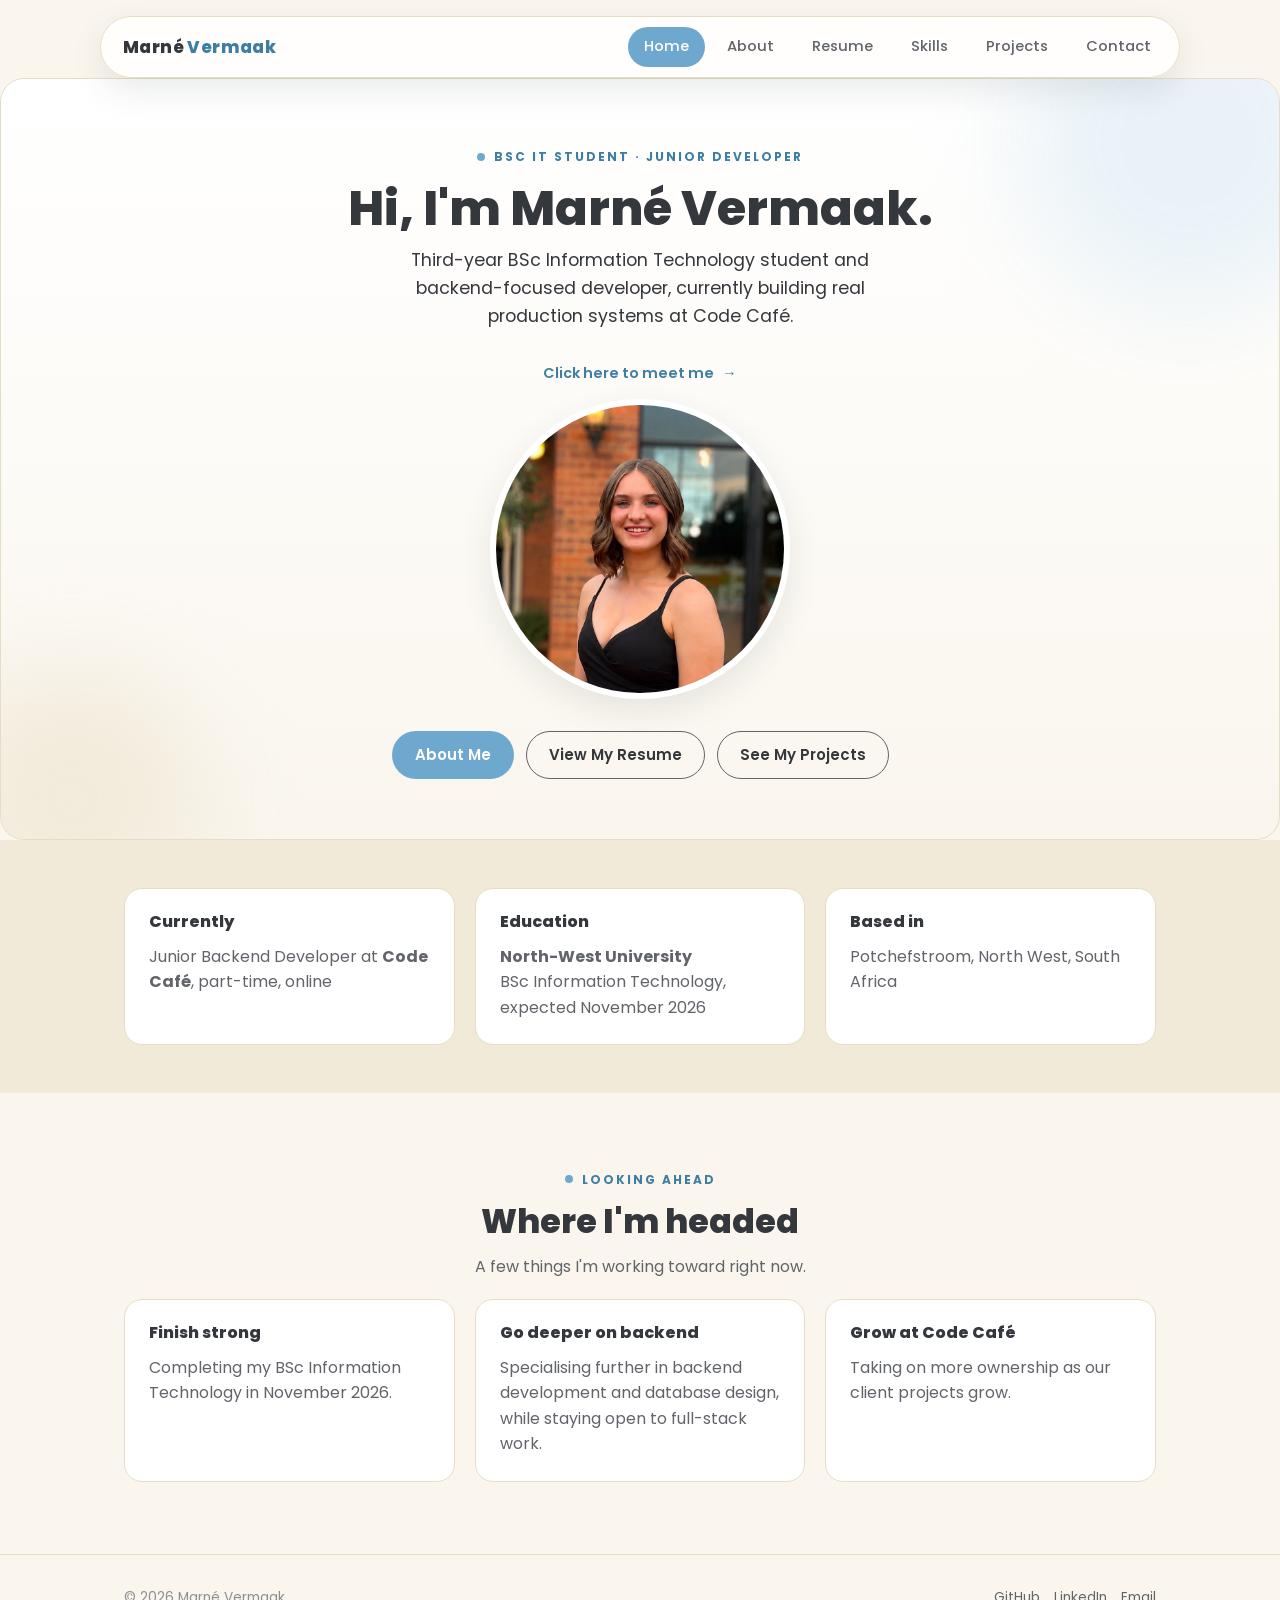
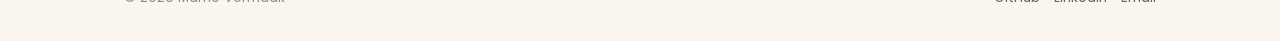
==== index.html @ 3b2d6baa "Initial commit: Virtual CV portfolio website" ====
<!DOCTYPE html>
<html lang="en">
<head>
<meta charset="UTF-8">
<meta name="viewport" content="width=device-width, initial-scale=1.0">
<title>Marné Vermaak - Backend Developer</title>
<meta name="description" content="Marné Vermaak, third-year BSc IT student and backend developer.">
<link rel="stylesheet" href="css/style.css">
</head>
<body data-page="home">

<nav class="site-nav">
  <div class="wrap">
    <a href="index.html" class="nav-brand">Marné <span>Vermaak</span></a>
    <ul class="nav-links">
      <li><a href="index.html" data-page="home">Home</a></li>
      <li><a href="about.html" data-page="about">About</a></li>
      <li><a href="resume.html" data-page="resume">Resume</a></li>
      <li><a href="skills.html" data-page="skills">Skills</a></li>
      <li><a href="projects.html" data-page="projects">Projects</a></li>
      <li><a href="contact.html" data-page="contact">Contact</a></li>
    </ul>
    <button class="nav-toggle" aria-label="Toggle menu"><span></span><span></span><span></span></button>
  </div>
</nav>

<header class="hero-blobs">
  <div class="wrap" style="padding-top:64px; padding-bottom:60px; text-align:center;">
    <div class="section-label" style="justify-content:center;">BSc IT Student &middot; Junior Developer</div>
    <h1 style="font-size:clamp(2.2rem, 5vw, 3rem); margin-bottom:10px;">Hi, I'm Marné Vermaak.</h1>
    <p class="lede" style="max-width:520px; margin:0 auto 30px auto;">Third-year BSc Information Technology student and backend-focused developer, currently building real production systems at Code Café.</p>

    <div class="flip-hint" style="justify-content:center; width:100%;">Click here to meet me <span class="arrow">&rarr;</span></div>

    <div class="flip-card-wrap">
      <div class="flip-card" id="meetCard" tabindex="0" role="button" aria-pressed="false" aria-label="Click to flip the photo and read more about Marné">
        <div class="flip-card-inner">
          <div class="flip-card-front">
            <img src="assets/headshot.png" alt="Marné Vermaak">
          </div>
          <div class="flip-card-back">
            <h3>A few fun facts</h3>
            <ul class="fact-list">
              <li>&#128062; Dog mum to Nacho &amp; Pepper</li>
              <li>&#128142; Bride-to-be, currently deep in wedding planning</li>
              <li>&#127942; Competitive at sport, but a good sport about it too</li>
              <li>&#128250; Can binge a whole series in a day, no shame</li>
              <li>&#127950; Low-key dream: IT department for an F1 team, someday</li>
              <li>&#128105; Second oldest of four sisters</li>
            </ul>
            <p class="flip-back-hint">Click to flip back</p>
          </div>
        </div>
      </div>
    </div>

    <div class="btn-row" style="justify-content:center; margin-top:32px;">
      <a href="about.html" class="btn btn-primary">About Me</a>
      <a href="resume.html" class="btn btn-outline">View My Resume</a>
      <a href="projects.html" class="btn btn-outline">See My Projects</a>
    </div>
  </div>
</header>

<section class="tight" style="background:var(--surface-alt);">
  <div class="wrap reveal">
    <div style="display:grid; grid-template-columns:repeat(auto-fit, minmax(220px, 1fr)); gap:20px;">
      <div class="card">
        <h3 style="font-size:1rem;">Currently</h3>
        <p style="margin:0;">Junior Backend Developer at <strong>Code Café</strong>, part-time, online</p>
      </div>
      <div class="card">
        <h3 style="font-size:1rem;">Education</h3>
        <p style="margin:0;"><strong>North-West University</strong><br>BSc Information Technology, expected November 2026</p>
      </div>
      <div class="card">
        <h3 style="font-size:1rem;">Based in</h3>
        <p style="margin:0;">Potchefstroom, North West, South Africa</p>
      </div>
    </div>
  </div>
</section>

<section>
  <div class="wrap reveal" style="text-align:center;">
    <div class="section-label" style="justify-content:center;">Looking Ahead</div>
    <h2>Where I'm headed</h2>
    <p style="max-width:520px; margin:0 auto 20px auto;">A few things I'm working toward right now.</p>
    <div style="display:grid; grid-template-columns:repeat(auto-fit, minmax(220px, 1fr)); gap:20px; margin-top:12px; text-align:left;">
      <div class="card">
        <h3 style="font-size:1rem;">Finish strong</h3>
        <p style="margin:0;">Completing my BSc Information Technology in November 2026.</p>
      </div>
      <div class="card">
        <h3 style="font-size:1rem;">Go deeper on backend</h3>
        <p style="margin:0;">Specialising further in backend development and database design, while staying open to full-stack work.</p>
      </div>
      <div class="card">
        <h3 style="font-size:1rem;">Grow at Code Café</h3>
        <p style="margin:0;">Taking on more ownership as our client projects grow.</p>
      </div>
    </div>
  </div>
</section>

<footer class="site-footer">
  <div class="wrap">
    <div>© 2026 Marné Vermaak</div>
    <div class="footer-socials">
      <a href="https://github.com/nowUCme22" target="_blank" rel="noopener">GitHub</a>
      <a href="https://www.linkedin.com/in/marné-vermaak" target="_blank" rel="noopener">LinkedIn</a>
      <a href="mailto:marnevermaak1@gmail.com">Email</a>
    </div>
  </div>
</footer>

<script src="js/script.js"></script>
</body>
</html>
---- css/style.css ----
@import url('https://fonts.googleapis.com/css2?family=Poppins:wght@400;500;600;700;800&display=swap');

:root {
  --cream: #faf6ee;
  --cream-deep: #f0e8d6;
  --ink: #34373c;
  --ink-soft: #61646a;
  --muted: #8b8e93;
  --line: #e6ddc6;
  --surface: #ffffff;
  --surface-alt: #f2ead9;
  --blue: #6fa8ce;
  --blue-dark: #3f7ea3;
  --blue-soft: #e7f1f7;
  --shadow: 0 12px 32px rgba(52, 55, 60, 0.10);
  --radius: 18px;
  --max-width: 1080px;
}

* { box-sizing: border-box; }

html { scroll-behavior: smooth; }

body {
  margin: 0;
  font-family: 'Poppins', 'Segoe UI', Arial, sans-serif;
  color: var(--ink);
  background: var(--cream);
  line-height: 1.6;
  font-size: 16px;
}

img { max-width: 100%; display: block; }

a { color: var(--blue-dark); text-decoration: none; }
a:hover { color: var(--ink); }

.wrap {
  max-width: var(--max-width);
  margin: 0 auto;
  padding: 0 24px;
}

/* ---------- Nav (floating pill) ---------- */
.site-nav {
  position: sticky;
  top: 0;
  z-index: 50;
  padding: 16px 20px 0 20px;
}
.site-nav .wrap {
  display: flex;
  align-items: center;
  justify-content: space-between;
  height: 62px;
  background: rgba(255, 255, 255, 0.88);
  backdrop-filter: blur(10px);
  border: 1px solid var(--line);
  border-radius: 999px;
  padding: 0 12px 0 22px;
  box-shadow: var(--shadow);
}
.nav-brand {
  font-weight: 800;
  font-size: 1.05rem;
  letter-spacing: 0.4px;
  color: var(--ink);
}
.nav-brand span { color: var(--blue-dark); }
.nav-links {
  display: flex;
  gap: 6px;
  list-style: none;
  margin: 0;
  padding: 0;
}
.nav-links a {
  display: inline-block;
  padding: 8px 16px;
  border-radius: 999px;
  color: var(--ink-soft);
  font-weight: 500;
  font-size: 0.92rem;
  transition: background 0.2s ease, color 0.2s ease;
}
.nav-links a:hover { background: var(--blue-soft); color: var(--blue-dark); }
.nav-links a.active { background: var(--blue); color: #fff; }
.nav-toggle {
  display: none;
  background: none;
  border: none;
  cursor: pointer;
  width: 40px;
  height: 40px;
  position: relative;
}
.nav-toggle span {
  position: absolute;
  left: 8px;
  right: 8px;
  height: 2px;
  background: var(--ink);
  transition: transform 0.25s ease, opacity 0.25s ease;
}
.nav-toggle span:nth-child(1) { top: 13px; }
.nav-toggle span:nth-child(2) { top: 19px; }
.nav-toggle span:nth-child(3) { top: 25px; }
.nav-toggle.is-open span:nth-child(1) { transform: translateY(6px) rotate(45deg); }
.nav-toggle.is-open span:nth-child(2) { opacity: 0; }
.nav-toggle.is-open span:nth-child(3) { transform: translateY(-6px) rotate(-45deg); }

/* ---------- Buttons ---------- */
.btn {
  display: inline-flex;
  align-items: center;
  gap: 8px;
  padding: 11px 22px;
  border-radius: 999px;
  font-weight: 600;
  font-size: 0.94rem;
  border: 1.5px solid transparent;
  cursor: pointer;
  transition: transform 0.15s ease, box-shadow 0.15s ease, background 0.2s ease;
}
.btn:hover { transform: translateY(-2px); }
.btn-primary { background: var(--blue); color: #fff; }
.btn-primary:hover { background: var(--blue-dark); color: #fff; box-shadow: var(--shadow); }
.btn-outline { background: transparent; border-color: var(--ink-soft); color: var(--ink); }
.btn-outline:hover { border-color: var(--blue-dark); color: var(--blue-dark); }
.btn-row { display: flex; gap: 12px; flex-wrap: wrap; }

/* ---------- Pills / tags ---------- */
.pill-tag {
  display: inline-block;
  background: var(--blue-soft);
  border: 1px solid var(--line);
  color: var(--blue-dark);
  padding: 6px 14px;
  border-radius: 999px;
  font-size: 0.85rem;
  font-weight: 500;
  margin: 4px 6px 4px 0;
}
.section-label {
  display: inline-flex;
  align-items: center;
  gap: 9px;
  color: var(--blue-dark);
  text-transform: uppercase;
  letter-spacing: 2px;
  font-size: 0.75rem;
  font-weight: 700;
  margin-bottom: 14px;
}
.section-label::before {
  content: '';
  width: 8px;
  height: 8px;
  border-radius: 50%;
  background: var(--blue);
  display: inline-block;
}

/* ---------- Sections ---------- */
section { padding: 72px 0; }
section.tight { padding: 48px 0; }
h1, h2, h3 { font-weight: 800; line-height: 1.15; margin: 0 0 12px 0; }
h2 { font-size: clamp(1.6rem, 3vw, 2.1rem); }
p { margin: 0 0 14px 0; color: var(--ink-soft); }
.lede { font-size: 1.1rem; color: var(--ink); }

.reveal {
  opacity: 0;
  transform: translateY(18px);
  transition: opacity 0.6s ease, transform 0.6s ease;
}
.reveal.in-view { opacity: 1; transform: translateY(0); }

/* ---------- Cards ---------- */
.card {
  background: var(--surface);
  border: 1px solid var(--line);
  border-radius: var(--radius);
  padding: 24px;
  transition: box-shadow 0.2s ease, transform 0.2s ease;
}
.card:hover { box-shadow: var(--shadow); transform: translateY(-3px); }

/* ---------- Footer ---------- */
.site-footer {
  border-top: 1px solid var(--line);
  padding: 32px 0;
  color: var(--muted);
  font-size: 0.85rem;
}
.site-footer .wrap {
  display: flex;
  align-items: center;
  justify-content: space-between;
  flex-wrap: wrap;
  gap: 12px;
}
.footer-socials { display: flex; gap: 14px; }
.footer-socials a { color: var(--ink-soft); }
.footer-socials a:hover { color: var(--blue-dark); }

/* ---------- Hero: soft blobs (not the CV's diamond grid) ---------- */
.hero-blobs {
  position: relative;
  overflow: hidden;
  border-radius: 24px;
  background: linear-gradient(180deg, var(--surface) 0%, var(--cream) 100%);
  border: 1px solid var(--line);
}
.hero-blobs::before,
.hero-blobs::after {
  content: '';
  position: absolute;
  border-radius: 50%;
  filter: blur(50px);
  z-index: 0;
  pointer-events: none;
}
.hero-blobs::before {
  width: 340px; height: 340px;
  background: var(--blue-soft);
  top: -110px; right: -80px;
  opacity: 0.9;
}
.hero-blobs::after {
  width: 260px; height: 260px;
  background: var(--cream-deep);
  bottom: -90px; left: -60px;
  opacity: 0.8;
}
.hero-blobs > .wrap { position: relative; z-index: 1; }

/* ---------- Flip card ("click here to meet me") ---------- */
.flip-hint {
  display: inline-flex;
  align-items: center;
  gap: 8px;
  font-weight: 600;
  font-size: 0.9rem;
  color: var(--blue-dark);
  margin-bottom: 14px;
}
.flip-hint .arrow { display: inline-block; animation: nudge 1.4s ease-in-out infinite; }
@keyframes nudge {
  0%, 100% { transform: translateX(0); }
  50% { transform: translateX(6px); }
}

.flip-card-wrap { perspective: 1600px; width: 300px; margin: 0 auto; }
.flip-card {
  position: relative;
  width: 300px;
  height: 300px;
  cursor: pointer;
}
.flip-card:focus-visible .flip-card-inner { outline: 3px solid var(--blue); outline-offset: 4px; }
.flip-card-inner {
  width: 100%;
  height: 100%;
  position: relative;
  transition: transform 0.8s cubic-bezier(0.22, 0.9, 0.32, 1.1);
  transform-style: preserve-3d;
}
.flip-card.is-flipped .flip-card-inner { transform: rotateY(180deg); }
.flip-card-front, .flip-card-back {
  position: absolute;
  inset: 0;
  backface-visibility: hidden;
  -webkit-backface-visibility: hidden;
}
.flip-card-front {
  border-radius: 50%;
  overflow: hidden;
  border: 6px solid #fff;
  box-shadow: var(--shadow);
}
.flip-card-front img { width: 100%; height: 100%; object-fit: cover; object-position: center 20%; }
.flip-card-back {
  transform: rotateY(180deg);
  border-radius: 22px;
  background: var(--blue);
  color: #fff;
  padding: 20px 22px;
  display: flex;
  flex-direction: column;
  justify-content: center;
  box-shadow: var(--shadow);
  text-align: left;
  overflow-y: auto;
}
.flip-card-back h3 { color: #fff; font-size: 1rem; margin: 0 0 6px 0; }
.flip-card-back p { color: rgba(255, 255, 255, 0.92); font-size: 0.8rem; margin: 0 0 8px 0; }
.flip-card-back .fact-list { list-style: none; margin: 0; padding: 0; }
.flip-card-back .fact-list li {
  font-size: 0.76rem;
  line-height: 1.35;
  color: rgba(255, 255, 255, 0.95);
  margin-bottom: 6px;
}
.flip-card-back .flip-back-hint { color: rgba(255, 255, 255, 0.72); font-size: 0.75rem; font-style: italic; margin: 0; }

/* ---------- Responsive ---------- */
@media (max-width: 820px) {
  .nav-links {
    position: absolute;
    top: 74px;
    left: 20px;
    right: 20px;
    background: #fff;
    border: 1px solid var(--line);
    border-radius: 18px;
    flex-direction: column;
    padding: 10px 18px 18px 18px;
    display: none;
    gap: 4px;
    box-shadow: var(--shadow);
  }
  .nav-links.is-open { display: flex; }
  .nav-links a { width: 100%; }
  .nav-toggle { display: block; }
}

@media (max-width: 640px) {
  section { padding: 48px 0; }
  .wrap { padding: 0 18px; }
}
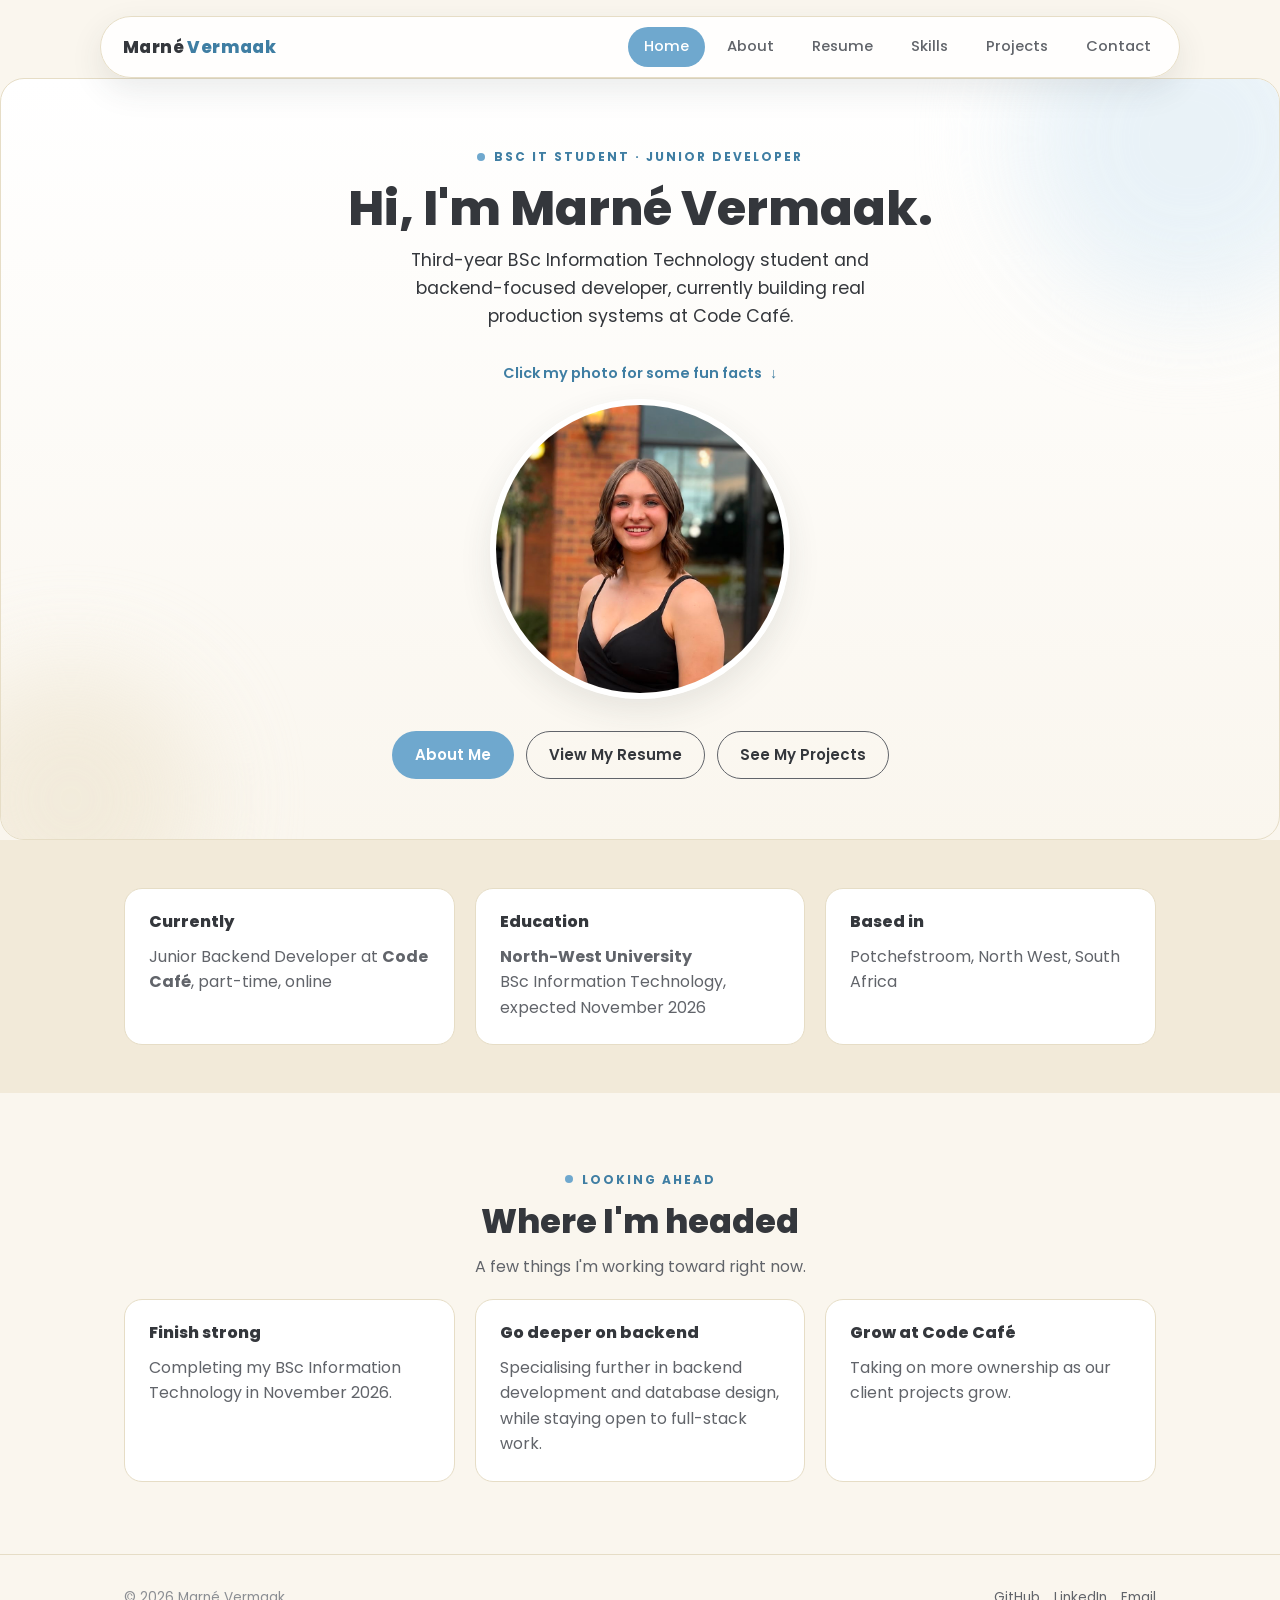
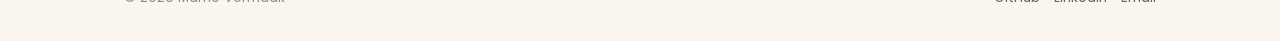
==== commit 158e4762: "Clarify flip-card hint text and point arrow at the photo" ====
--- a/index.html
+++ b/index.html
@@ -30,7 +30,7 @@
     <h1 style="font-size:clamp(2.2rem, 5vw, 3rem); margin-bottom:10px;">Hi, I'm Marné Vermaak.</h1>
     <p class="lede" style="max-width:520px; margin:0 auto 30px auto;">Third-year BSc Information Technology student and backend-focused developer, currently building real production systems at Code Café.</p>
 
-    <div class="flip-hint" style="justify-content:center; width:100%;">Click here to meet me <span class="arrow">&rarr;</span></div>
+    <div class="flip-hint" style="justify-content:center; width:100%;">Click my photo for some fun facts <span class="arrow">&darr;</span></div>
 
     <div class="flip-card-wrap">
       <div class="flip-card" id="meetCard" tabindex="0" role="button" aria-pressed="false" aria-label="Click to flip the photo and read more about Marné">
--- a/css/style.css
+++ b/css/style.css
@@ -247,8 +247,8 @@
 }
 .flip-hint .arrow { display: inline-block; animation: nudge 1.4s ease-in-out infinite; }
 @keyframes nudge {
-  0%, 100% { transform: translateX(0); }
-  50% { transform: translateX(6px); }
+  0%, 100% { transform: translateY(0); }
+  50% { transform: translateY(6px); }
 }
 
 .flip-card-wrap { perspective: 1600px; width: 300px; margin: 0 auto; }
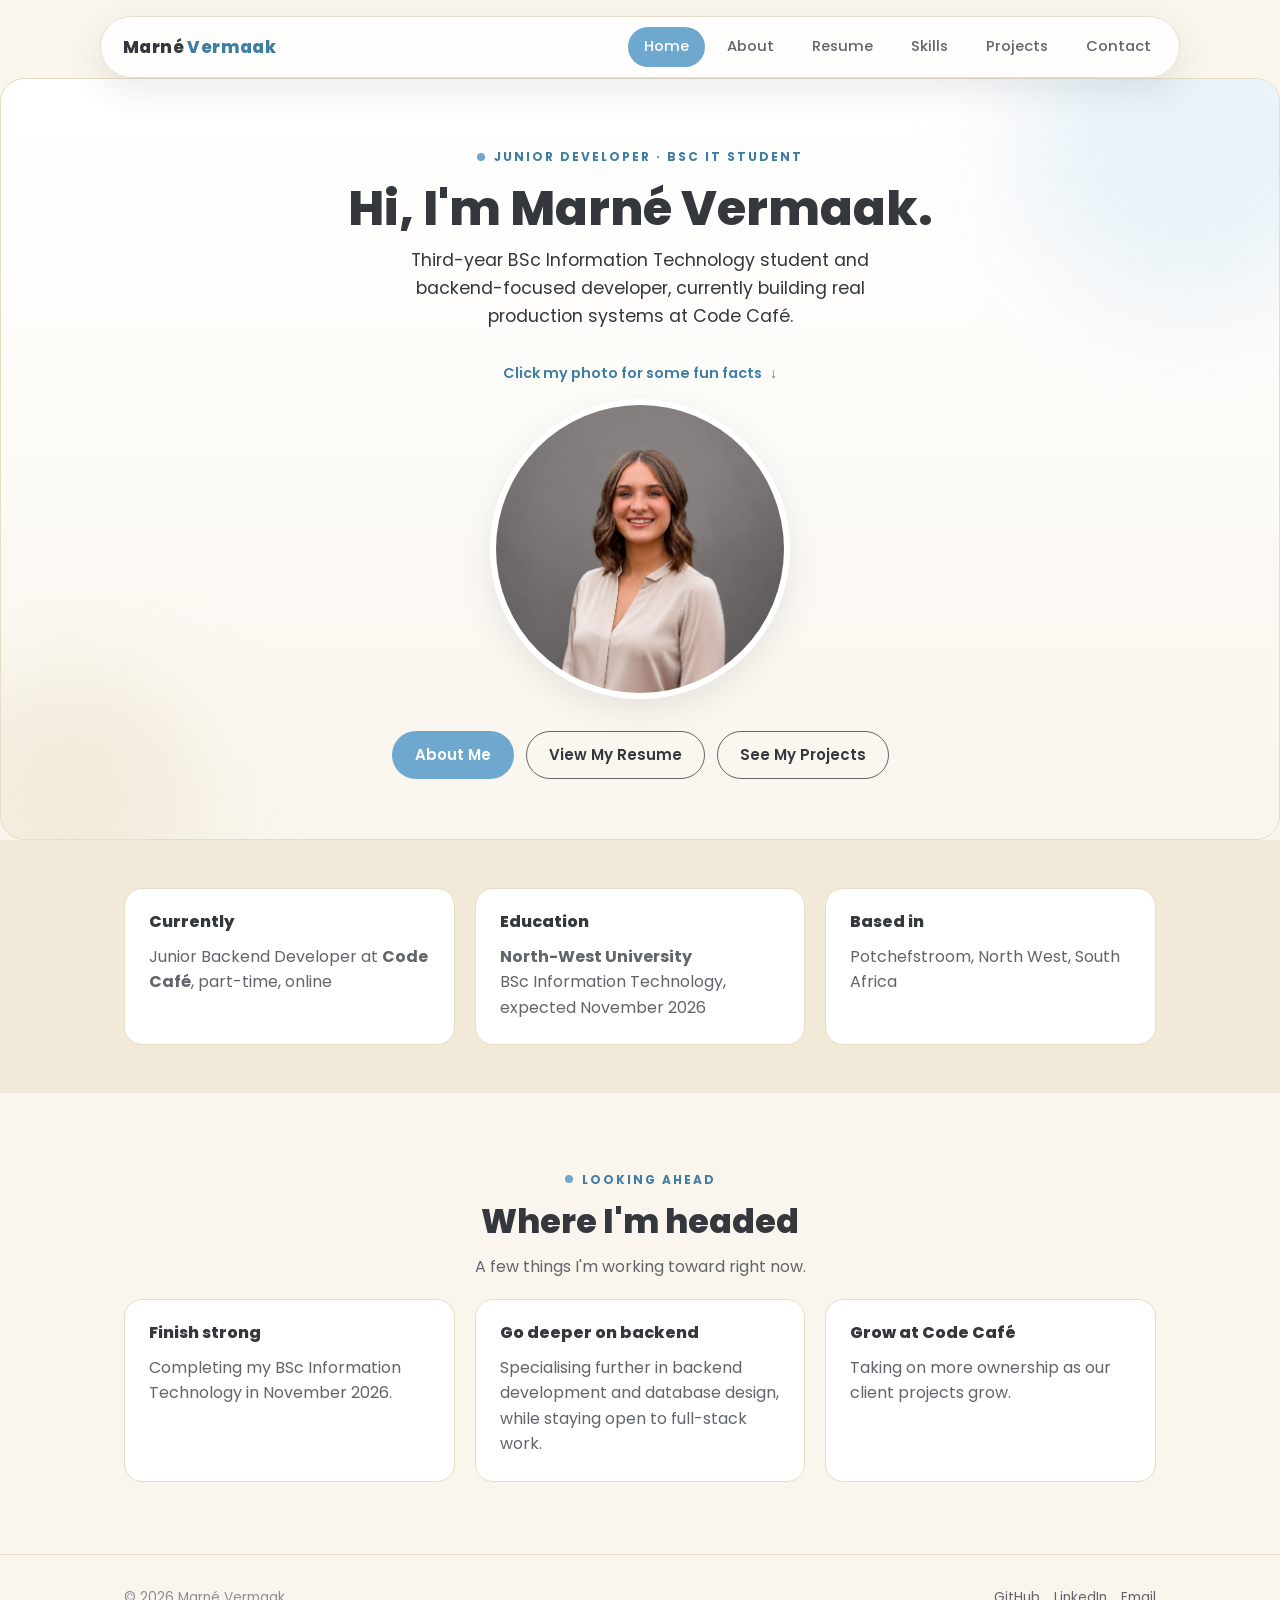
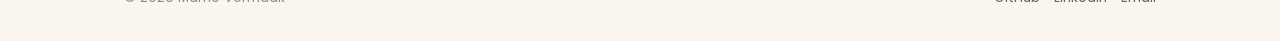
==== commit 009bb5bf: "Sync consistency pass: reorder title, link all project repos to nowUCme22, refresh downloadable CV" ====
--- a/index.html
+++ b/index.html
@@ -26,7 +26,7 @@
 
 <header class="hero-blobs">
   <div class="wrap" style="padding-top:64px; padding-bottom:60px; text-align:center;">
-    <div class="section-label" style="justify-content:center;">BSc IT Student &middot; Junior Developer</div>
+    <div class="section-label" style="justify-content:center;">Junior Developer &middot; BSc IT Student</div>
     <h1 style="font-size:clamp(2.2rem, 5vw, 3rem); margin-bottom:10px;">Hi, I'm Marné Vermaak.</h1>
     <p class="lede" style="max-width:520px; margin:0 auto 30px auto;">Third-year BSc Information Technology student and backend-focused developer, currently building real production systems at Code Café.</p>
 
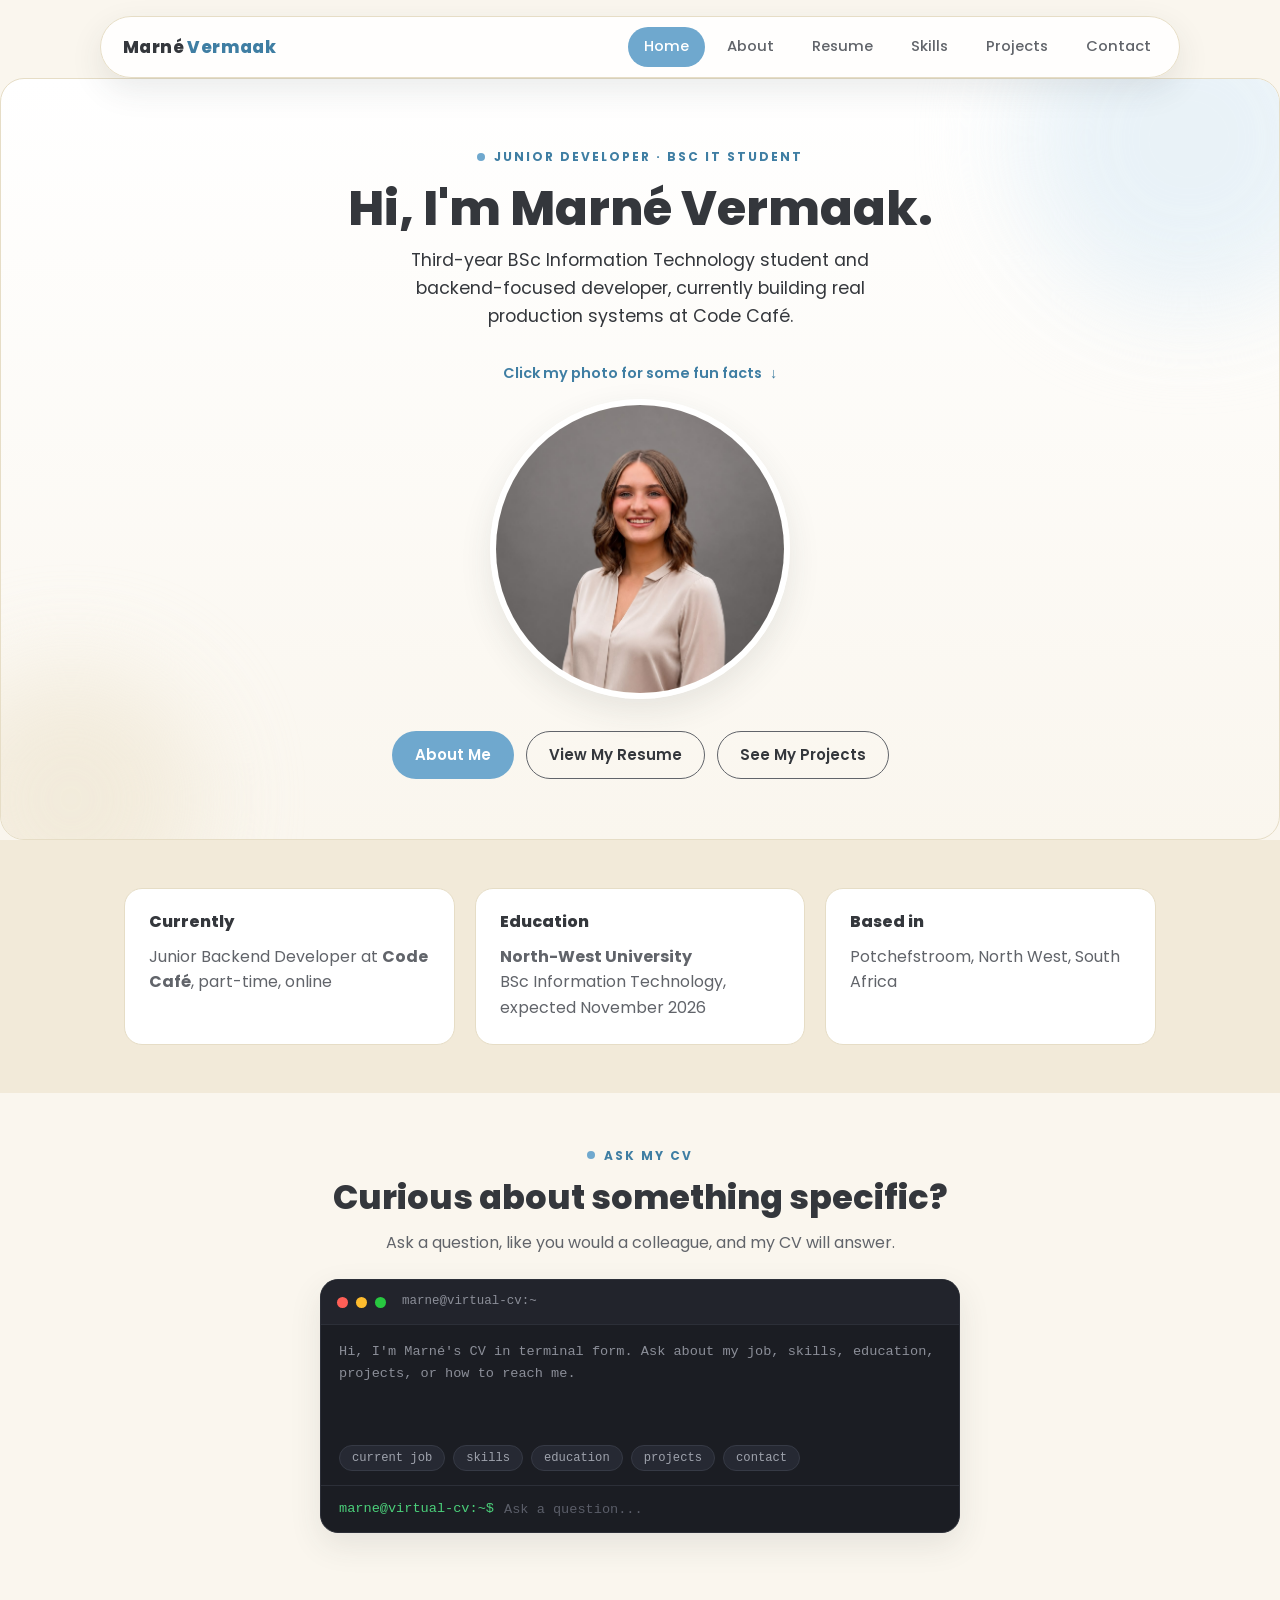
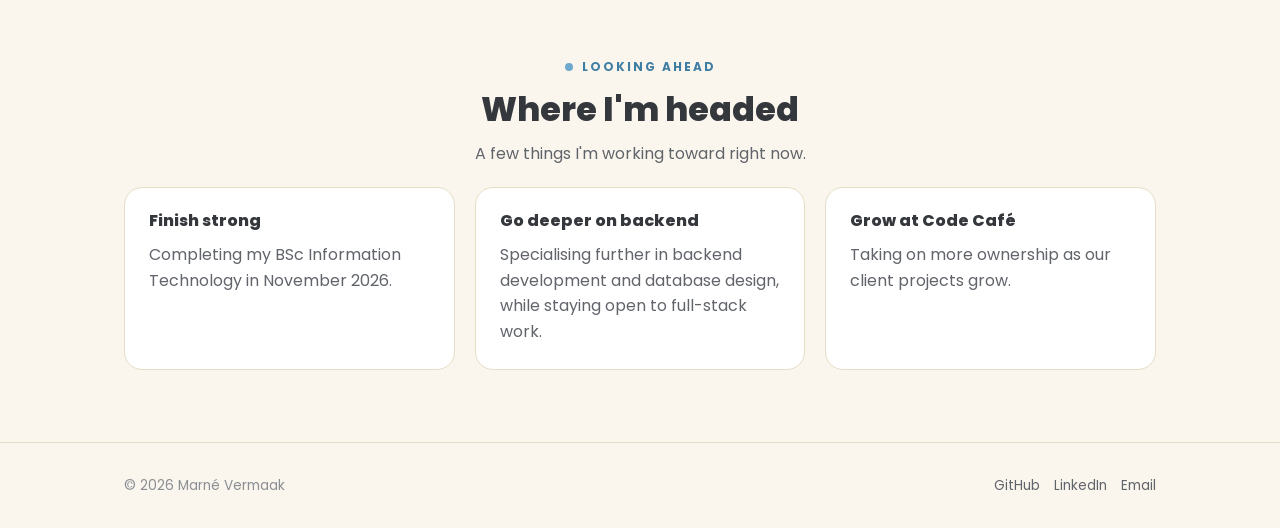
==== commit 757aa407: "Add terminal card markup and styling to the homepage" ====
--- a/index.html
+++ b/index.html
@@ -81,6 +81,37 @@
   </div>
 </section>
 
+<section class="tight">
+  <div class="wrap reveal" style="text-align:center;">
+    <div class="section-label" style="justify-content:center;">Ask My CV</div>
+    <h2>Curious about something specific?</h2>
+    <p style="max-width:520px; margin:0 auto 24px auto;">Ask a question, like you would a colleague, and my CV will answer.</p>
+
+    <div class="terminal-card">
+      <div class="terminal-titlebar">
+        <span class="terminal-dot dot-red"></span>
+        <span class="terminal-dot dot-yellow"></span>
+        <span class="terminal-dot dot-green"></span>
+        <span class="terminal-titlebar-label">marne@virtual-cv:~</span>
+      </div>
+      <div class="terminal-body" id="terminalBody">
+        <div class="terminal-line terminal-system">Hi, I'm Marné's CV in terminal form. Ask about my job, skills, education, projects, or how to reach me.</div>
+      </div>
+      <div class="terminal-chips" id="terminalChips">
+        <button type="button" data-q="What's your current job?">current job</button>
+        <button type="button" data-q="What are your skills?">skills</button>
+        <button type="button" data-q="What's your education?">education</button>
+        <button type="button" data-q="What projects have you worked on?">projects</button>
+        <button type="button" data-q="How can I contact you?">contact</button>
+      </div>
+      <form class="terminal-input-row" id="terminalForm">
+        <span class="terminal-prompt">marne@virtual-cv:~$</span>
+        <input type="text" id="terminalInput" class="terminal-input" placeholder="Ask a question..." autocomplete="off" aria-label="Ask my CV a question">
+      </form>
+    </div>
+  </div>
+</section>
+
 <section>
   <div class="wrap reveal" style="text-align:center;">
     <div class="section-label" style="justify-content:center;">Looking Ahead</div>
--- a/css/style.css
+++ b/css/style.css
@@ -303,6 +303,77 @@
   margin-bottom: 6px;
 }
 .flip-card-back .flip-back-hint { color: rgba(255, 255, 255, 0.72); font-size: 0.75rem; font-style: italic; margin: 0; }
+
+/* ---------- Terminal Q&A ---------- */
+.terminal-card {
+  max-width: 640px;
+  margin: 0 auto;
+  text-align: left;
+  background: #1b1d23;
+  border-radius: var(--radius);
+  box-shadow: var(--shadow);
+  overflow: hidden;
+  font-family: 'SFMono-Regular', Consolas, 'Liberation Mono', Menlo, monospace;
+  border: 1px solid #2c2f38;
+}
+.terminal-titlebar {
+  display: flex;
+  align-items: center;
+  gap: 8px;
+  padding: 12px 16px;
+  background: #22242c;
+  border-bottom: 1px solid #2c2f38;
+}
+.terminal-dot { width: 11px; height: 11px; border-radius: 50%; display: inline-block; }
+.dot-red { background: #ff5f57; }
+.dot-yellow { background: #febc2e; }
+.dot-green { background: #28c840; }
+.terminal-titlebar-label { margin-left: 8px; font-size: 0.78rem; color: #8b8e98; }
+.terminal-body {
+  padding: 16px 18px;
+  min-height: 120px;
+  max-height: 320px;
+  overflow-y: auto;
+  font-size: 0.85rem;
+  line-height: 1.6;
+}
+.terminal-line { margin-bottom: 10px; white-space: pre-wrap; }
+.terminal-system { color: #8b8e98; }
+.terminal-question { color: #6fa8ce; }
+.terminal-question::before { content: "❯ "; color: #4a4d57; }
+.terminal-answer { color: #d8dae0; }
+.terminal-chips { display: flex; flex-wrap: wrap; gap: 8px; padding: 0 18px 14px 18px; }
+.terminal-chips button {
+  background: #262933;
+  border: 1px solid #363a45;
+  color: #9fa3ad;
+  border-radius: 999px;
+  padding: 5px 12px;
+  font-size: 0.76rem;
+  font-family: inherit;
+  cursor: pointer;
+  transition: background 0.15s ease, color 0.15s ease;
+}
+.terminal-chips button:hover { background: var(--blue); color: #fff; border-color: var(--blue); }
+.terminal-input-row {
+  display: flex;
+  align-items: center;
+  gap: 8px;
+  padding: 12px 18px;
+  border-top: 1px solid #2c2f38;
+}
+.terminal-prompt { color: #4bd07a; font-size: 0.85rem; white-space: nowrap; }
+.terminal-input {
+  flex: 1;
+  min-width: 0;
+  background: transparent;
+  border: none;
+  outline: none;
+  color: #fff;
+  font-family: inherit;
+  font-size: 0.85rem;
+}
+.terminal-input::placeholder { color: #5a5d68; }
 
 /* ---------- Responsive ---------- */
 @media (max-width: 820px) {
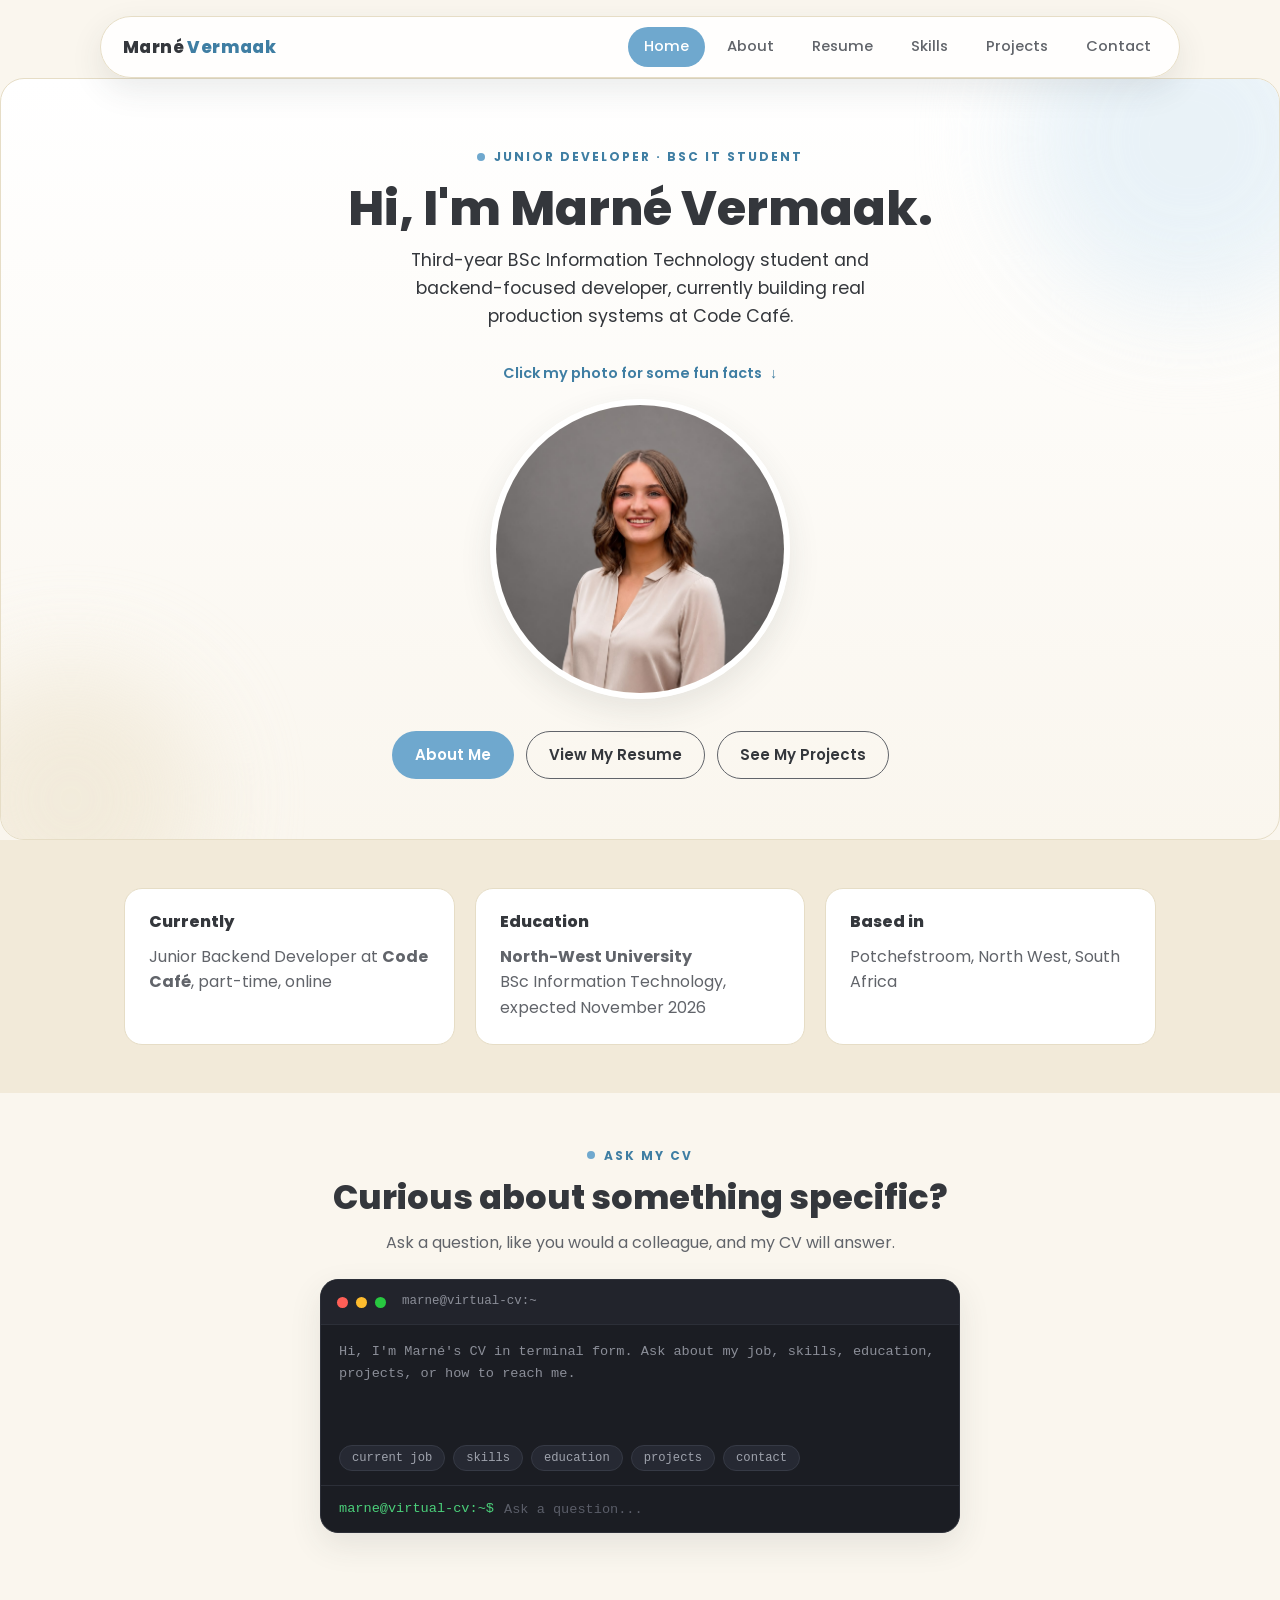
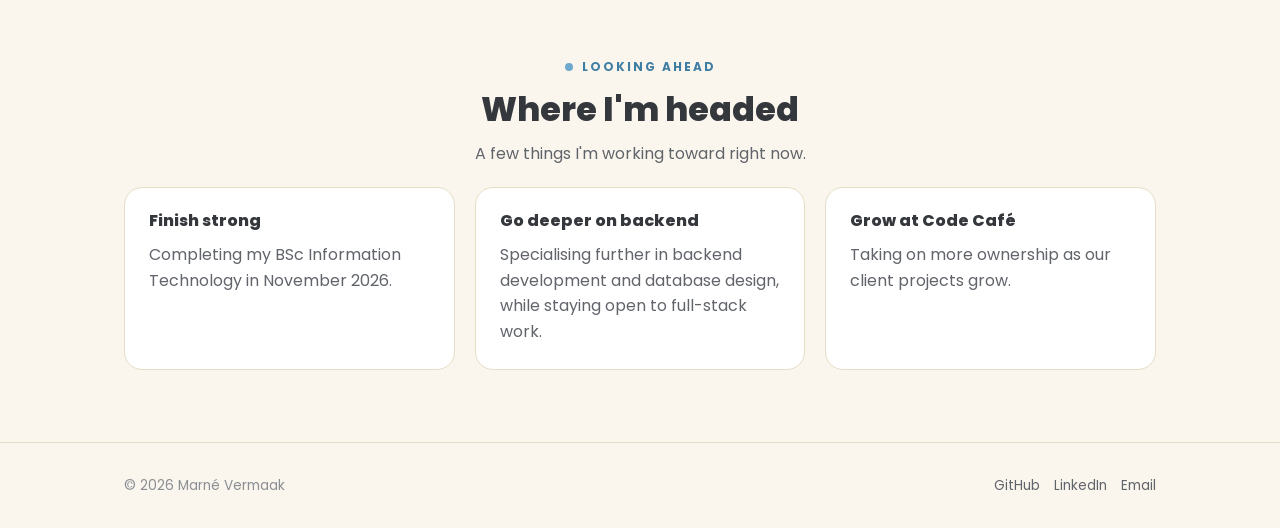
==== commit e2de104a: "Wire up terminal input handling and keyword-matching answers" ====
--- a/index.html
+++ b/index.html
@@ -146,5 +146,6 @@
 </footer>
 
 <script src="js/script.js"></script>
+<script src="js/terminal.js"></script>
 </body>
 </html>
